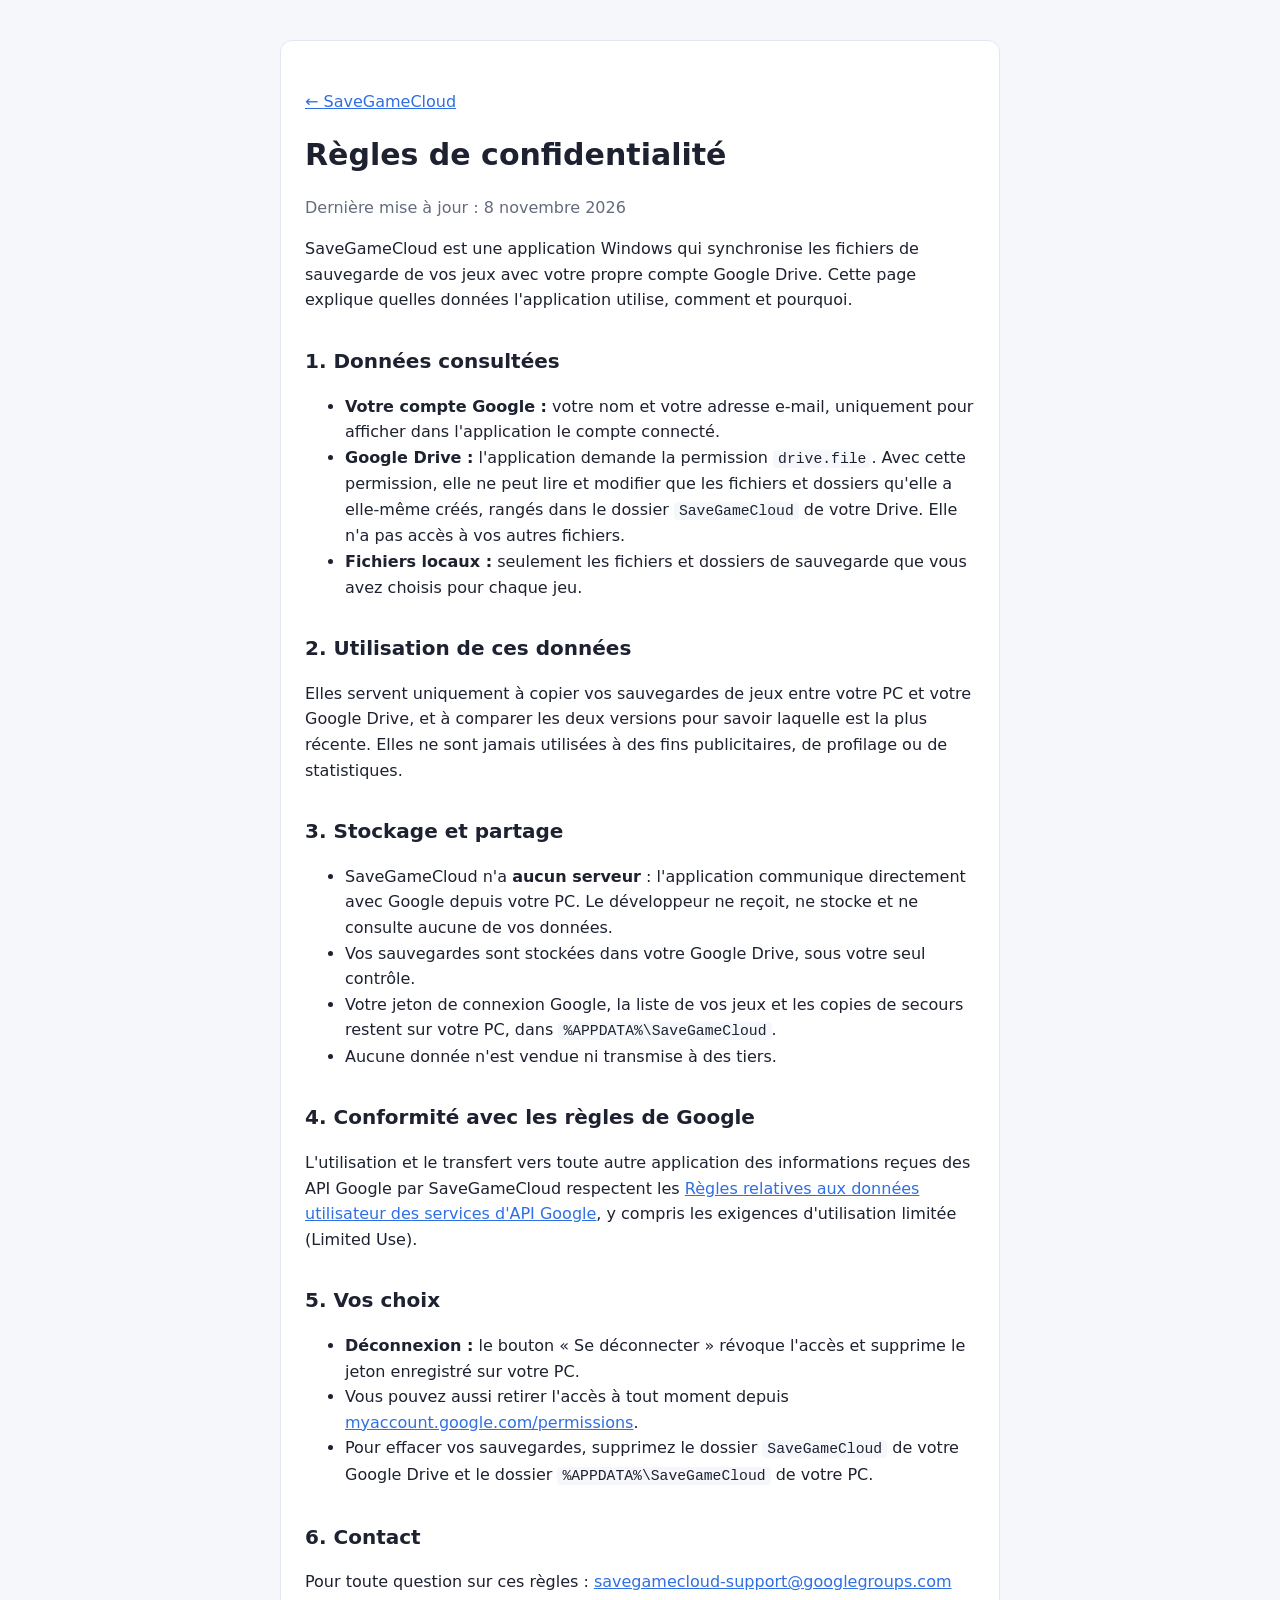
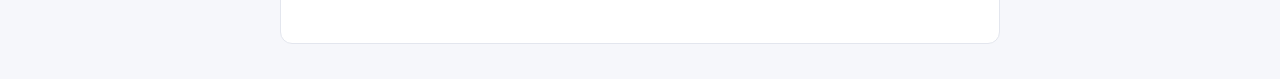
==== docs/privacy.html @ c11e50fc "Code source de SaveGameCloud et site déplacé dans docs/ - Application WPF .NET 10 (src/), bibliothèq" ====
<!doctype html>
<html lang="fr">
<head>
  <meta charset="utf-8">
  <meta name="viewport" content="width=device-width, initial-scale=1">
  <title>Confidentialité – SaveGameCloud</title>
  <link rel="stylesheet" href="style.css">
</head>
<body>
  <main>
    <p><a href="index.html">← SaveGameCloud</a></p>
    <h1>Règles de confidentialité</h1>
    <p class="muted">Dernière mise à jour : 8 novembre 2026</p>

    <p>SaveGameCloud est une application Windows qui synchronise les fichiers de sauvegarde de vos jeux avec votre
      propre compte Google Drive. Cette page explique quelles données l'application utilise, comment et pourquoi.</p>

    <h2>1. Données consultées</h2>
    <ul>
      <li><strong>Votre compte Google :</strong> votre nom et votre adresse e-mail, uniquement pour afficher dans
        l'application le compte connecté.</li>
      <li><strong>Google Drive :</strong> l'application demande la permission <code>drive.file</code>. Avec cette
        permission, elle ne peut lire et modifier que les fichiers et dossiers qu'elle a elle-même créés, rangés dans
        le dossier <code>SaveGameCloud</code> de votre Drive. Elle n'a pas accès à vos autres fichiers.</li>
      <li><strong>Fichiers locaux :</strong> seulement les fichiers et dossiers de sauvegarde que vous avez choisis
        pour chaque jeu.</li>
    </ul>

    <h2>2. Utilisation de ces données</h2>
    <p>Elles servent uniquement à copier vos sauvegardes de jeux entre votre PC et votre Google Drive, et à comparer
      les deux versions pour savoir laquelle est la plus récente. Elles ne sont jamais utilisées à des fins
      publicitaires, de profilage ou de statistiques.</p>

    <h2>3. Stockage et partage</h2>
    <ul>
      <li>SaveGameCloud n'a <strong>aucun serveur</strong> : l'application communique directement avec Google depuis
        votre PC. Le développeur ne reçoit, ne stocke et ne consulte aucune de vos données.</li>
      <li>Vos sauvegardes sont stockées dans votre Google Drive, sous votre seul contrôle.</li>
      <li>Votre jeton de connexion Google, la liste de vos jeux et les copies de secours restent sur votre PC, dans
        <code>%APPDATA%\SaveGameCloud</code>.</li>
      <li>Aucune donnée n'est vendue ni transmise à des tiers.</li>
    </ul>

    <h2>4. Conformité avec les règles de Google</h2>
    <p>L'utilisation et le transfert vers toute autre application des informations reçues des API Google par
      SaveGameCloud respectent les
      <a href="https://developers.google.com/terms/api-services-user-data-policy">Règles relatives aux données
      utilisateur des services d'API Google</a>, y compris les exigences d'utilisation limitée (Limited Use).</p>

    <h2>5. Vos choix</h2>
    <ul>
      <li><strong>Déconnexion :</strong> le bouton « Se déconnecter » révoque l'accès et supprime le jeton
        enregistré sur votre PC.</li>
      <li>Vous pouvez aussi retirer l'accès à tout moment depuis
        <a href="https://myaccount.google.com/permissions">myaccount.google.com/permissions</a>.</li>
      <li>Pour effacer vos sauvegardes, supprimez le dossier <code>SaveGameCloud</code> de votre Google Drive et le
        dossier <code>%APPDATA%\SaveGameCloud</code> de votre PC.</li>
    </ul>

    <h2>6. Contact</h2>
    <p>Pour toute question sur ces règles :
      <a href="mailto:savegamecloud-support@googlegroups.com">savegamecloud-support@googlegroups.com</a></p>
  </main>
</body>
</html>
---- docs/style.css ----
:root {
  --bg: #f6f7fb;
  --panel: #ffffff;
  --text: #1d2130;
  --muted: #646b7d;
  --accent: #2f6fe4;
  --border: #e3e6ee;
}
@media (prefers-color-scheme: dark) {
  :root {
    --bg: #16181f;
    --panel: #1f222b;
    --text: #e9ebf1;
    --muted: #9097a8;
    --accent: #6a9eff;
    --border: #343947;
  }
}
* { box-sizing: border-box; }
body {
  margin: 0;
  background: var(--bg);
  color: var(--text);
  font: 16px/1.6 "Segoe UI", system-ui, -apple-system, sans-serif;
}
main {
  max-width: 720px;
  margin: 40px auto;
  padding: 32px 24px;
  background: var(--panel);
  border: 1px solid var(--border);
  border-radius: 12px;
}
@media (max-width: 760px) {
  main { margin: 0; border-radius: 0; border-width: 0; padding: 24px 16px; }
}
header { text-align: center; margin-bottom: 8px; }
.logo { font-size: 48px; margin: 0; color: var(--accent); }
h1 { margin: 4px 0 8px; font-size: 30px; }
h2 { font-size: 20px; margin-top: 32px; }
.tagline, .muted { color: var(--muted); }
a { color: var(--accent); }
code { background: var(--bg); padding: 1px 5px; border-radius: 4px; font-size: 0.92em; overflow-wrap: anywhere; }
.small { font-size: 14px; }
.button {
  display: inline-block;
  margin-top: 12px;
  padding: 12px 24px;
  border-radius: 8px;
  background: var(--accent);
  color: #fff;
  font-weight: 600;
  text-decoration: none;
}
.button:hover { filter: brightness(1.08); }
footer { margin-top: 40px; padding-top: 16px; border-top: 1px solid var(--border); color: var(--muted); font-size: 14px; text-align: center; }
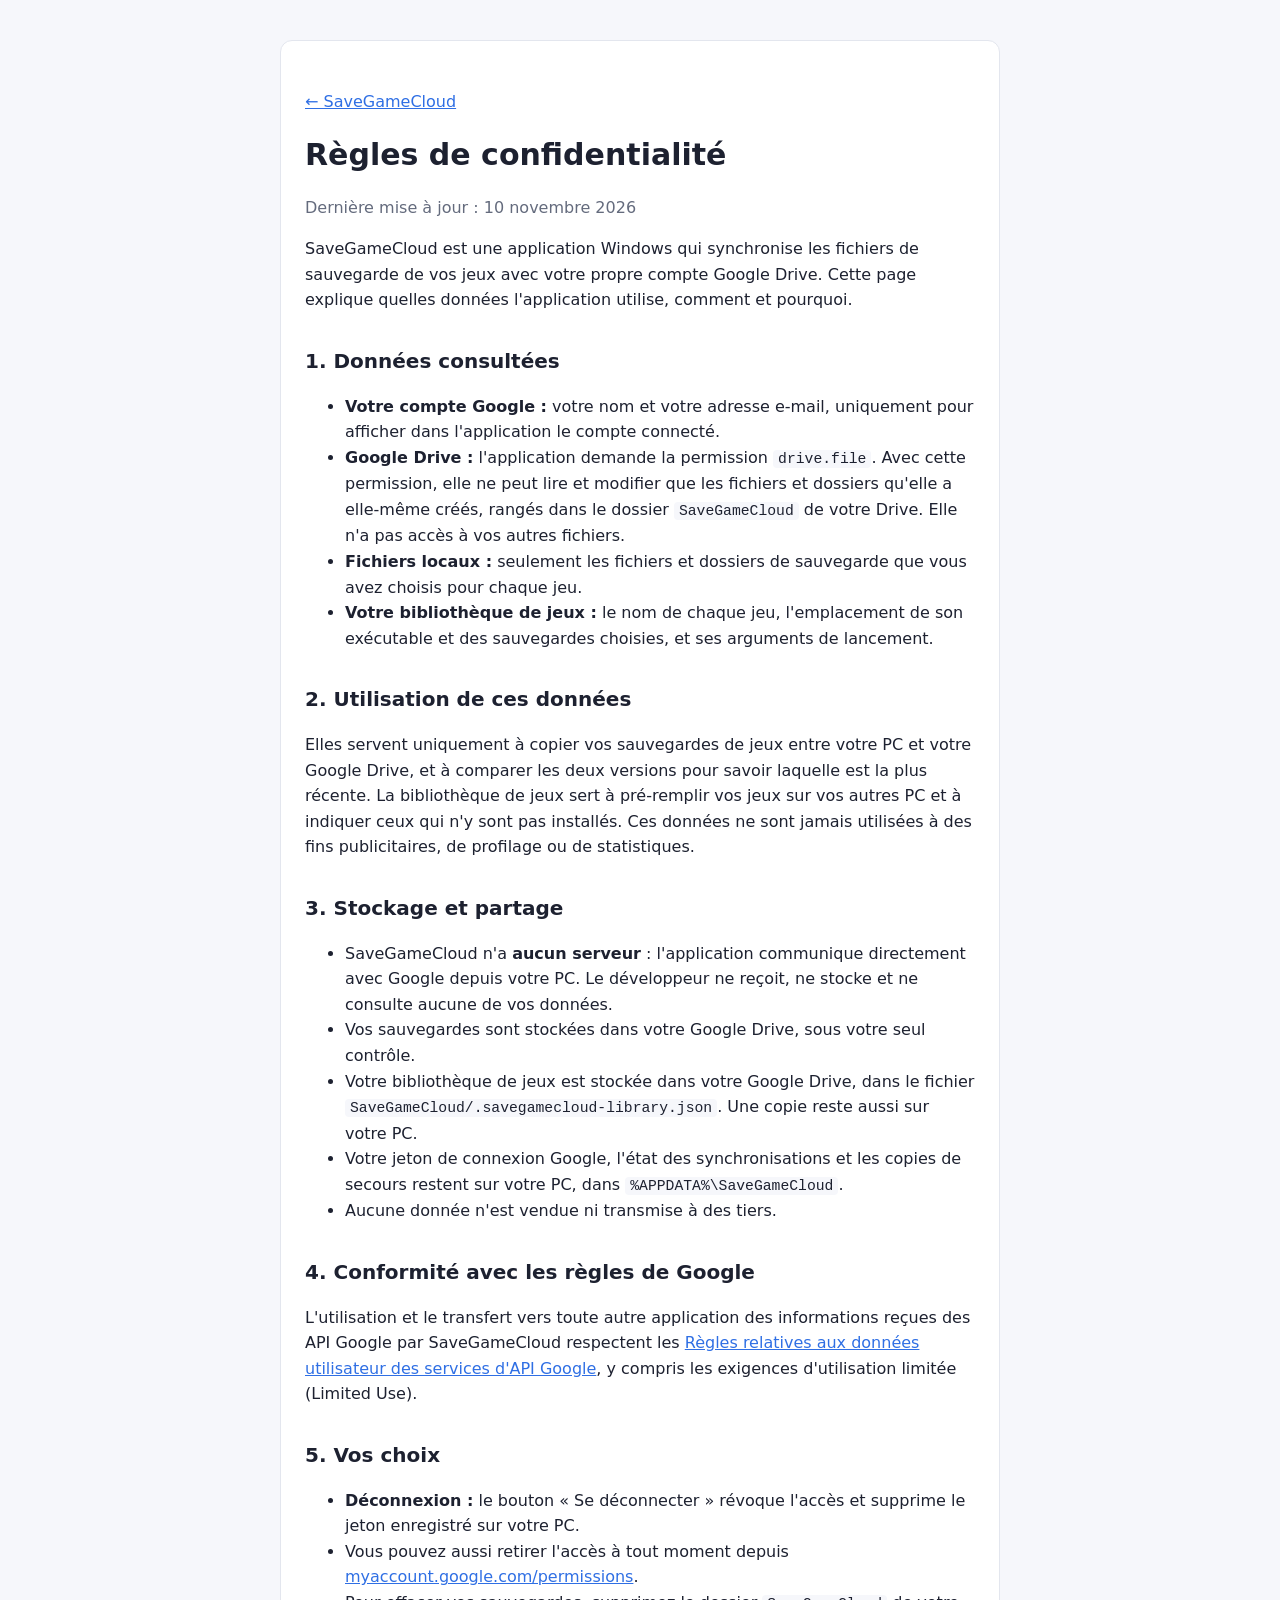
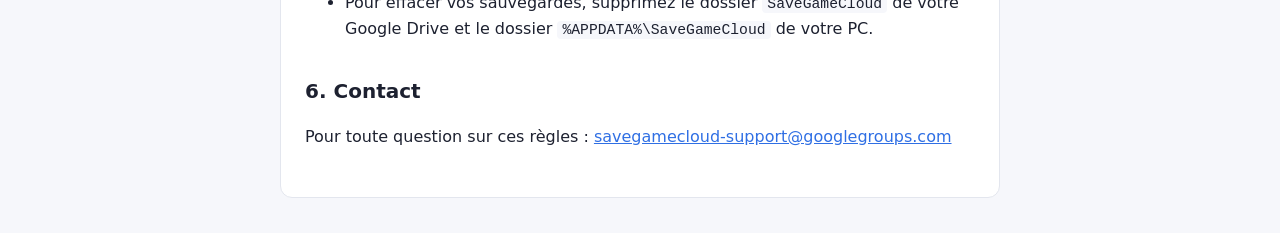
==== commit 30782d78: "Bibliothèque de jeux partagée entre PC, jeux non installés (v1.0.2) - La liste des jeux et l'emplace" ====
--- a/docs/privacy.html
+++ b/docs/privacy.html
@@ -4,13 +4,14 @@
   <meta charset="utf-8">
   <meta name="viewport" content="width=device-width, initial-scale=1">
   <title>Confidentialité – SaveGameCloud</title>
+  <link rel="icon" href="favicon.ico" sizes="16x16 32x32">
   <link rel="stylesheet" href="style.css">
 </head>
 <body>
   <main>
     <p><a href="index.html">← SaveGameCloud</a></p>
     <h1>Règles de confidentialité</h1>
-    <p class="muted">Dernière mise à jour : 8 novembre 2026</p>
+    <p class="muted">Dernière mise à jour : 10 novembre 2026</p>
 
     <p>SaveGameCloud est une application Windows qui synchronise les fichiers de sauvegarde de vos jeux avec votre
       propre compte Google Drive. Cette page explique quelles données l'application utilise, comment et pourquoi.</p>
@@ -24,11 +25,14 @@
         le dossier <code>SaveGameCloud</code> de votre Drive. Elle n'a pas accès à vos autres fichiers.</li>
       <li><strong>Fichiers locaux :</strong> seulement les fichiers et dossiers de sauvegarde que vous avez choisis
         pour chaque jeu.</li>
+      <li><strong>Votre bibliothèque de jeux :</strong> le nom de chaque jeu, l'emplacement de son exécutable et des
+        sauvegardes choisies, et ses arguments de lancement.</li>
     </ul>
 
     <h2>2. Utilisation de ces données</h2>
     <p>Elles servent uniquement à copier vos sauvegardes de jeux entre votre PC et votre Google Drive, et à comparer
-      les deux versions pour savoir laquelle est la plus récente. Elles ne sont jamais utilisées à des fins
+      les deux versions pour savoir laquelle est la plus récente. La bibliothèque de jeux sert à pré-remplir vos jeux
+      sur vos autres PC et à indiquer ceux qui n'y sont pas installés. Ces données ne sont jamais utilisées à des fins
       publicitaires, de profilage ou de statistiques.</p>
 
     <h2>3. Stockage et partage</h2>
@@ -36,8 +40,10 @@
       <li>SaveGameCloud n'a <strong>aucun serveur</strong> : l'application communique directement avec Google depuis
         votre PC. Le développeur ne reçoit, ne stocke et ne consulte aucune de vos données.</li>
       <li>Vos sauvegardes sont stockées dans votre Google Drive, sous votre seul contrôle.</li>
-      <li>Votre jeton de connexion Google, la liste de vos jeux et les copies de secours restent sur votre PC, dans
-        <code>%APPDATA%\SaveGameCloud</code>.</li>
+      <li>Votre bibliothèque de jeux est stockée dans votre Google Drive, dans le fichier
+        <code>SaveGameCloud/.savegamecloud-library.json</code>. Une copie reste aussi sur votre PC.</li>
+      <li>Votre jeton de connexion Google, l'état des synchronisations et les copies de secours restent sur votre PC,
+        dans <code>%APPDATA%\SaveGameCloud</code>.</li>
       <li>Aucune donnée n'est vendue ni transmise à des tiers.</li>
     </ul>
 
--- a/docs/style.css
+++ b/docs/style.css
@@ -35,7 +35,7 @@
   main { margin: 0; border-radius: 0; border-width: 0; padding: 24px 16px; }
 }
 header { text-align: center; margin-bottom: 8px; }
-.logo { font-size: 48px; margin: 0; color: var(--accent); }
+.logo { display: block; width: 96px; height: 96px; margin: 0 auto; }
 h1 { margin: 4px 0 8px; font-size: 30px; }
 h2 { font-size: 20px; margin-top: 32px; }
 .tagline, .muted { color: var(--muted); }
